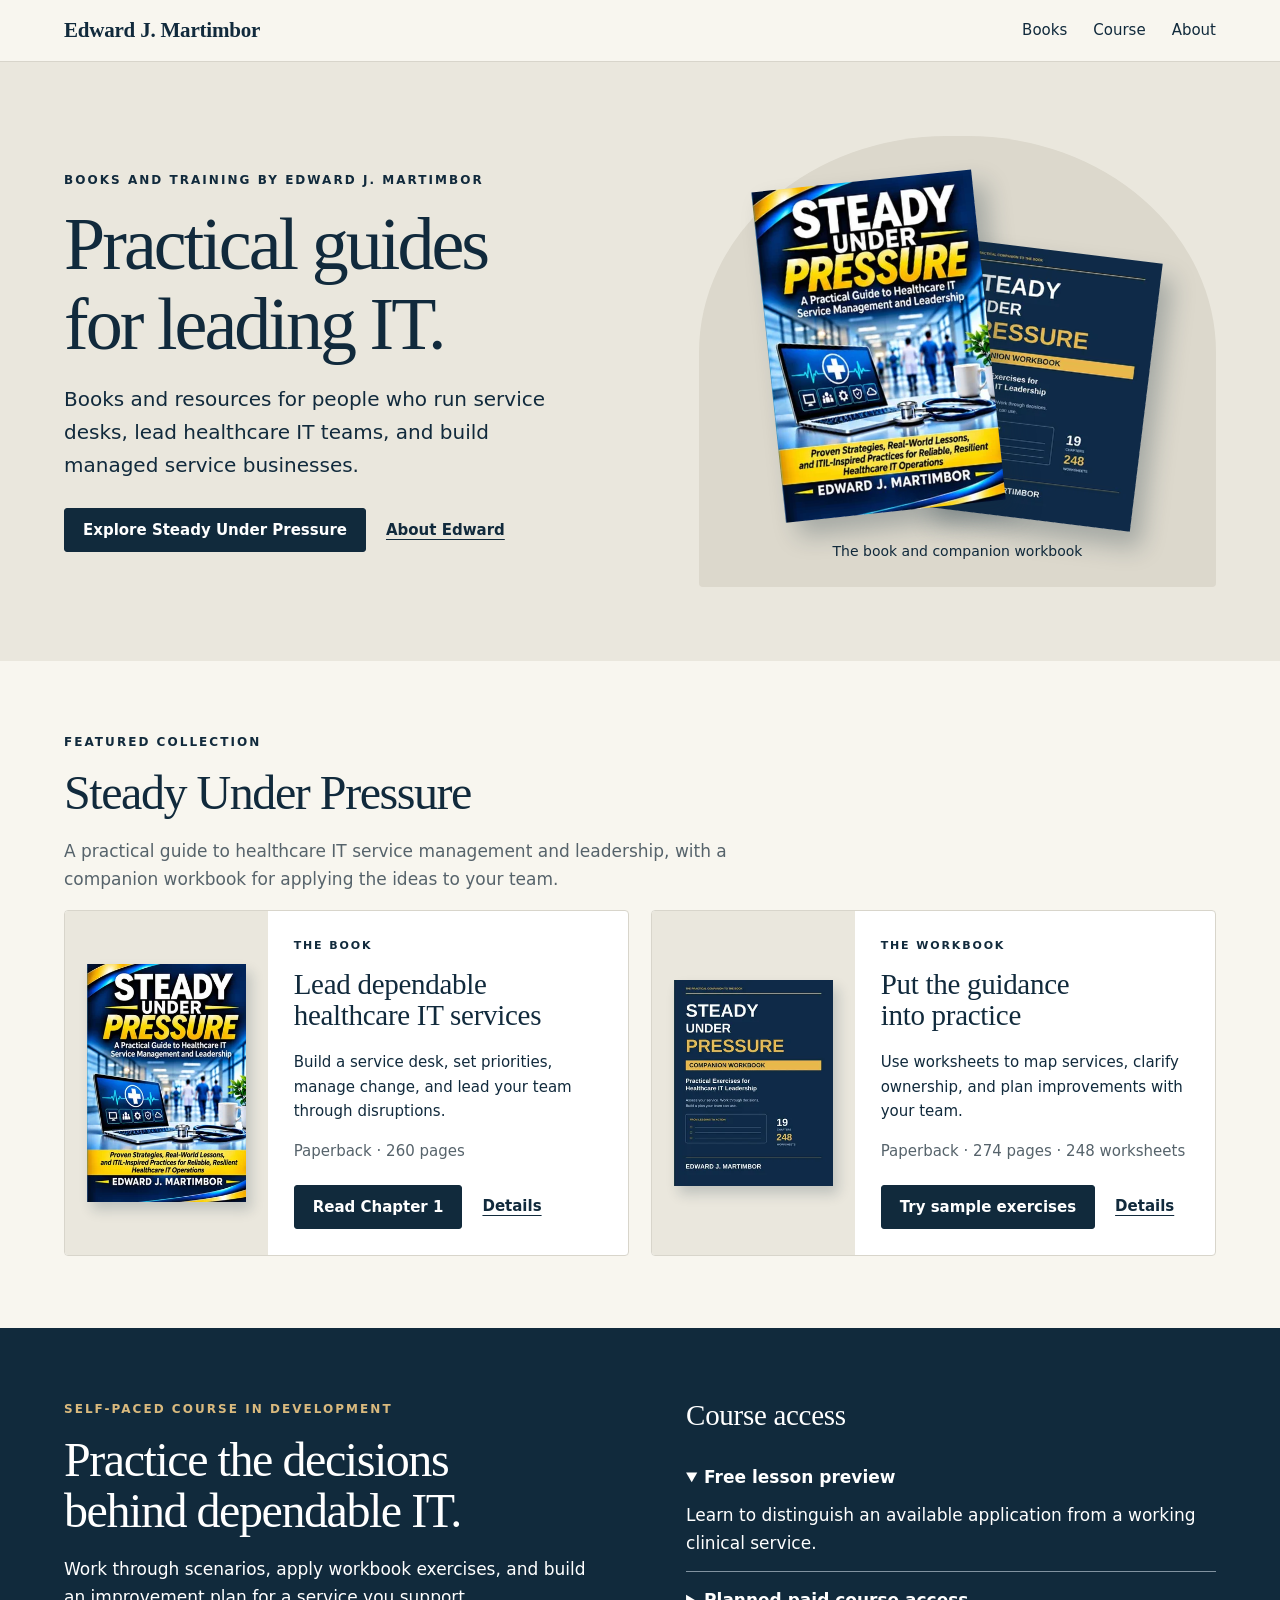
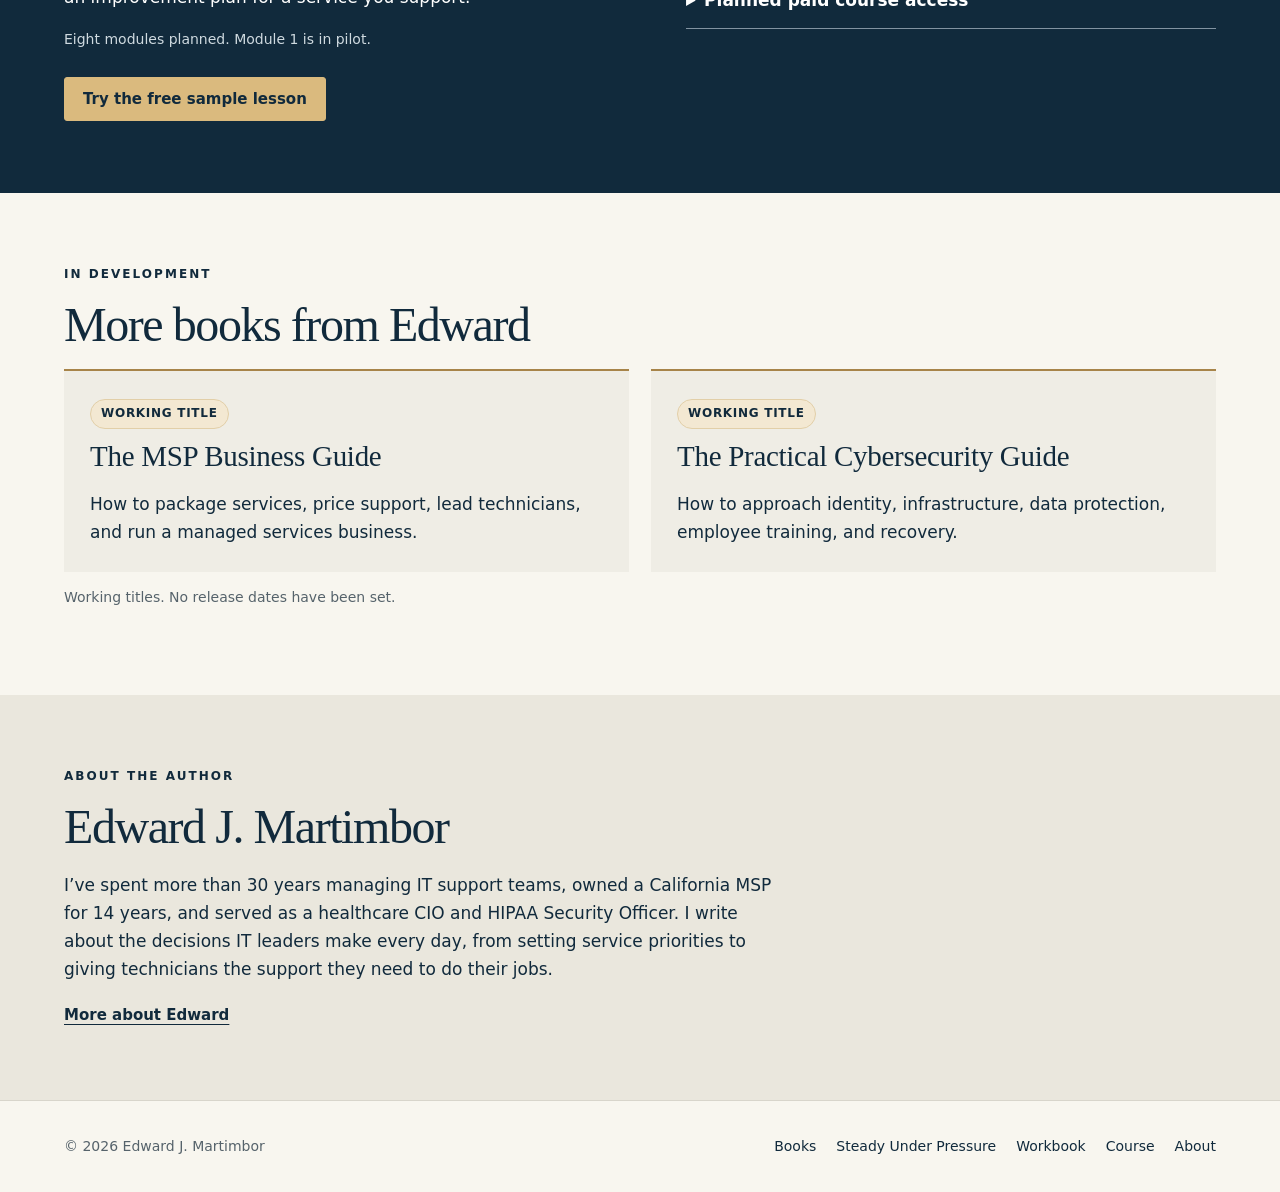
==== index.html @ 05d25615 "Initial site: Amazon links, readers page, latest About updates Co-Authored-By: Claude Opus 5.5 <nore" ====
<!doctype html>
<html lang="en" data-root="">
<head>
<meta charset="utf-8">
<meta name="viewport" content="width=device-width, initial-scale=1">
<title>Edward J. Martimbor | Author</title>
<meta name="description" content="Books and practical resources for healthcare IT leaders and managed service providers, by Edward J. Martimbor.">
<link rel="canonical" href="https://edwardmartimbor.com/">
<meta property="og:type" content="website">
<meta property="og:site_name" content="Edward J. Martimbor">
<meta property="og:title" content="Edward J. Martimbor | Author">
<meta property="og:description" content="Books and practical resources for healthcare IT leaders and managed service providers, by Edward J. Martimbor.">
<meta property="og:url" content="https://edwardmartimbor.com/">
<meta property="og:image" content="https://edwardmartimbor.com/assets/img/og-image.jpg">
<meta name="twitter:card" content="summary_large_image">
<meta name="theme-color" content="#112a3c">
<link rel="icon" href="assets/img/favicon.svg" type="image/svg+xml">
<link rel="stylesheet" href="assets/css/site.css">
<script src="assets/js/config.js" defer></script>
<script src="assets/js/site.js" defer></script>
<script type="application/ld+json">{"@context": "https://schema.org", "@type": "WebSite", "name": "Edward J. Martimbor", "url": "https://edwardmartimbor.com/", "author": {"@type": "Person", "name": "Edward J. Martimbor", "url": "https://edwardmartimbor.com/about/"}}</script>
</head>
<body>
<a class="skip" href="#main">Skip to content</a>
<header class="site-header">
  <div class="wrap nav">
    <a href="./" class="brand">Edward J. Martimbor</a>
    <button class="menu-toggle" type="button" aria-expanded="false" aria-controls="site-nav">Menu</button>
    <nav id="site-nav" class="site-nav" aria-label="Main"><ul><li><a href="books/">Books</a></li><li><a href="courses/steady-under-pressure/">Course</a></li><li><a href="about/">About</a></li></ul></nav>
  </div>
</header>
<main id="main">

<section class="hero"><div class="wrap hero-grid">
  <div>
    <p class="kicker">Books and training by Edward J. Martimbor</p>
    <h1>Practical guides for leading IT.</h1>
    <p class="lede">Books and resources for people who run service desks, lead healthcare IT teams, and build managed service businesses.</p>
    <div class="actions">
      <a class="button" href="books/steady-under-pressure/">Explore Steady Under Pressure</a>
      <a class="textlink" href="about/">About Edward</a>
    </div>
  </div>
  <figure class="covers">
    <div class="stack">
      <picture><source type="image/webp" srcset="assets/img/book-300.webp 300w, assets/img/book-600.webp 600w" sizes="(max-width: 860px) 45vw, 245px"><img src="assets/img/book-600.jpg" srcset="assets/img/book-300.jpg 300w, assets/img/book-600.jpg 600w" sizes="(max-width: 860px) 45vw, 245px" width="600" height="899" alt="Steady Under Pressure book cover" fetchpriority="high" decoding="async"></picture>
      <picture><source type="image/webp" srcset="assets/img/workbook-300.webp 300w, assets/img/workbook-600.webp 600w" sizes="(max-width: 860px) 42vw, 230px"><img src="assets/img/workbook-600.jpg" srcset="assets/img/workbook-300.jpg 300w, assets/img/workbook-600.jpg 600w" sizes="(max-width: 860px) 42vw, 230px" width="600" height="777" alt="Steady Under Pressure Companion Workbook cover" fetchpriority="high" decoding="async"></picture>
    </div>
    <figcaption>The book and companion workbook</figcaption>
  </figure>
</div></section>

<section class="section wrap" aria-labelledby="featured">
  <p class="kicker">Featured collection</p>
  <h2 id="featured">Steady Under Pressure</h2>
  <p class="section-intro">A practical guide to healthcare IT service management and leadership, with a companion workbook for applying the ideas to your team.</p>
  <div class="grid">
    <article class="product">
      <div class="art"><picture><source type="image/webp" srcset="assets/img/book-300.webp 300w, assets/img/book-600.webp 600w" sizes="160px"><img src="assets/img/book-600.jpg" srcset="assets/img/book-300.jpg 300w, assets/img/book-600.jpg 600w" sizes="160px" width="600" height="899" alt="Steady Under Pressure book front cover" loading="lazy" decoding="async"></picture></div>
      <div class="copy">
        <p class="kicker">The book</p>
        <h3><a href="books/steady-under-pressure/">Lead dependable healthcare IT services</a></h3>
        <p>Build a service desk, set priorities, manage change, and lead your team through disruptions.</p>
        <p class="meta">Paperback · 260 pages</p>
        <div class="actions"><a class="button" href="books/steady-under-pressure/#sample">Read Chapter 1</a><a class="textlink" href="books/steady-under-pressure/">Details</a></div>
      </div>
    </article>
    <article class="product">
      <div class="art"><picture><source type="image/webp" srcset="assets/img/workbook-300.webp 300w, assets/img/workbook-600.webp 600w" sizes="160px"><img src="assets/img/workbook-600.jpg" srcset="assets/img/workbook-300.jpg 300w, assets/img/workbook-600.jpg 600w" sizes="160px" width="600" height="777" alt="Steady Under Pressure Companion Workbook front cover" loading="lazy" decoding="async"></picture></div>
      <div class="copy">
        <p class="kicker">The workbook</p>
        <h3><a href="books/steady-under-pressure-workbook/">Put the guidance into practice</a></h3>
        <p>Use worksheets to map services, clarify ownership, and plan improvements with your team.</p>
        <p class="meta">Paperback · 274 pages · 248 worksheets</p>
        <div class="actions"><a class="button" href="books/steady-under-pressure-workbook/#sample">Try sample exercises</a><a class="textlink" href="books/steady-under-pressure-workbook/">Details</a></div>
      </div>
    </article>
  </div>
</section>

<section class="section course" aria-labelledby="course-h"><div class="wrap course-grid">
  <div>
    <p class="kicker">Self-paced course in development</p>
    <h2 id="course-h">Practice the decisions behind dependable IT.</h2>
    <p>Work through scenarios, apply workbook exercises, and build an improvement plan for a service you support.</p>
    <p class="meta">Eight modules planned. Module 1 is in pilot.</p>
    <div class="actions"><a class="button gold" href="courses/steady-under-pressure/#sample-lesson">Try the free sample lesson</a></div>
  </div>
  <div>
    <h3>Course access</h3>
    <details open><summary>Free lesson preview</summary><p>Learn to distinguish an available application from a working clinical service.</p></details>
    <details><summary>Planned paid course access</summary><p>Full lessons, exercises, and knowledge checks. Enrollment and pricing are pending.</p></details>
  </div>
</div></section>

<section class="section wrap future" aria-labelledby="coming">
  <p class="kicker">In development</p>
  <h2 id="coming">More books from Edward</h2>
  <div class="grid">
    <article><span class="pill dev">Working title</span><h3 style="margin-top:12px">The MSP Business Guide</h3><p>How to package services, price support, lead technicians, and run a managed services business.</p></article>
    <article><span class="pill dev">Working title</span><h3 style="margin-top:12px">The Practical Cybersecurity Guide</h3><p>How to approach identity, infrastructure, data protection, employee training, and recovery.</p></article>
  </div>
  <p class="meta" style="margin-top:14px">Working titles. No release dates have been set.</p>
</section>

<section class="section tint" aria-labelledby="about-h"><div class="wrap">
  <p class="kicker">About the author</p>
  <h2 id="about-h">Edward J. Martimbor</h2>
  <p class="prose">I’ve spent more than 30 years managing IT support teams, owned a California MSP for 14 years, and served as a healthcare CIO and HIPAA Security Officer. I write about the decisions IT leaders make every day, from setting service priorities to giving technicians the support they need to do their jobs.</p>
  <a class="textlink" href="about/">More about Edward</a>
</div></section>

</main>
<footer class="site-footer">
  <div class="wrap foot">
    <p class="meta" style="margin:0">&copy; <span data-year>2026</span> Edward J. Martimbor</p>
    <ul>
      <li><a href="books/">Books</a></li>
      <li><a href="books/steady-under-pressure/">Steady Under Pressure</a></li>
      <li><a href="books/steady-under-pressure-workbook/">Workbook</a></li>
      <li><a href="courses/steady-under-pressure/">Course</a></li>
      <li><a href="about/">About</a></li>
    </ul>
  </div>
</footer>
</body>
</html>
---- assets/css/site.css ----
/* Edward J. Martimbor — site styles
   Palette: warm paper, navy, gold (from the approved mockup). */
:root {
  --navy: #112a3c;
  --navy-2: #1b3a50;
  --paper: #f8f6ef;
  --paper-2: #eae7dd;
  --paper-3: #efede5;
  --gold: #daba7e;
  --gold-deep: #a78449;
  --focus: #aa7027;
  --muted: #56636b;
  --line: #d8d5cb;
  --white: #fff;
  --serif: Georgia, "Iowan Old Style", "Palatino Linotype", serif;
  --sans: system-ui, -apple-system, "Segoe UI", Roboto, Arial, sans-serif;
  --radius: 4px;
  --shadow: 12px 15px 24px #112a3c46;
}

*, *::before, *::after { box-sizing: border-box; }
[hidden] { display: none !important; }
html { scroll-behavior: smooth; -webkit-text-size-adjust: 100%; }
body {
  margin: 0;
  background: var(--paper);
  color: var(--navy);
  font: 17px/1.65 var(--sans);
  text-rendering: optimizeLegibility;
}
img { max-width: 100%; height: auto; display: block; }
a { color: inherit; text-underline-offset: 4px; }
a:focus-visible, button:focus-visible, summary:focus-visible {
  outline: 3px solid var(--focus);
  outline-offset: 4px;
  border-radius: 2px;
}
.course a:focus-visible, .course button:focus-visible, .course summary:focus-visible { outline-color: var(--gold); }

.wrap { width: min(1160px, 90%); margin-inline: auto; }
.narrow { width: min(760px, 90%); margin-inline: auto; }
.visually-hidden {
  position: absolute !important; width: 1px; height: 1px; overflow: hidden;
  clip: rect(0 0 0 0); white-space: nowrap;
}
.skip { position: absolute; left: 12px; top: -100px; background: var(--white); padding: 10px 14px; z-index: 50; }
.skip:focus { top: 8px; }

/* ---------- Header ---------- */
.site-header { border-bottom: 1px solid var(--line); background: var(--paper); position: sticky; top: 0; z-index: 20; }
.nav { display: flex; align-items: center; justify-content: space-between; gap: 20px; padding: 18px 0; }
.brand { text-decoration: none; font: 700 21px/1.2 var(--serif); letter-spacing: -.01em; }
.menu-toggle { display: none; }
.site-nav ul { list-style: none; display: flex; gap: 26px; margin: 0; padding: 0; font-size: 15px; }
.site-nav a { text-decoration: none; padding: 6px 0; border-bottom: 2px solid transparent; }
.site-nav a:hover { border-bottom-color: var(--line); }
.site-nav a[aria-current="page"] { border-bottom-color: var(--gold-deep); font-weight: 700; }

/* ---------- Type ---------- */
h1, h2, h3 { font-family: var(--serif); font-weight: 400; line-height: 1.08; margin: 0 0 18px; text-wrap: balance; }
h1 { font-size: clamp(40px, 6vw, 74px); letter-spacing: -.04em; }
h2 { font-size: clamp(30px, 4vw, 48px); letter-spacing: -.03em; }
h3 { font-size: clamp(23px, 2.4vw, 29px); letter-spacing: -.01em; }
p { margin: 0 0 1em; }
.kicker { font-size: 12px; letter-spacing: .17em; text-transform: uppercase; font-weight: 700; margin: 0 0 14px; }
.lede { font-size: clamp(18px, 1.6vw, 20px); max-width: 40ch; }
.meta { font-size: 14px; color: var(--muted); }
.prose { max-width: 66ch; }
.prose p { margin-bottom: 1.1em; }

/* ---------- Buttons ---------- */
.button {
  display: inline-flex; align-items: center; gap: 8px;
  background: var(--navy); color: var(--white); border: 1px solid var(--navy);
  padding: 12px 18px; text-decoration: none; font: 700 15px/1.2 var(--sans);
  border-radius: 3px; cursor: pointer; transition: background .15s, color .15s;
}
.button:hover { background: var(--navy-2); }
.button.gold { background: var(--gold); color: var(--navy); border-color: var(--gold); }
.button.gold:hover { background: #e6cc98; }
.button.ghost { background: transparent; color: var(--navy); }
.button.ghost:hover { background: var(--paper-2); }
.textlink { font-weight: 700; font-size: 15px; }
.actions { display: flex; align-items: center; gap: 16px 20px; flex-wrap: wrap; margin-top: 26px; }
.pill {
  display: inline-block; font-size: 12px; font-weight: 700; letter-spacing: .06em; text-transform: uppercase;
  padding: 4px 10px; border-radius: 99px; background: var(--paper-2); border: 1px solid var(--line);
}
.pill.dev { background: #f3e8d2; border-color: #e2cfa8; }

/* ---------- Hero ---------- */
.hero { padding: 74px 0; background: var(--paper-2); }
.hero-grid { display: grid; grid-template-columns: 1.05fr 1fr; gap: 8%; align-items: center; }
.covers { margin: 0; background: #dcd8cc; border-radius: 48% 48% 4px 4px; padding: 44px 22px 24px; }
.stack { display: flex; align-items: end; justify-content: center; padding: 0 5% 18px; }
.stack picture { display: contents; }
.stack img { width: 52%; max-width: 245px; box-shadow: var(--shadow); transform: rotate(-6deg); z-index: 1; }
.stack picture + picture img { width: 49%; transform: rotate(7deg); margin-left: -12%; margin-bottom: -8px; z-index: 0; }
.covers figcaption { text-align: center; font-size: 14px; margin-top: 10px; }

/* ---------- Sections ---------- */
.section { padding: 72px 0; }
.section.tint { background: var(--paper-2); }
.section-intro { max-width: 65ch; color: var(--muted); }
.grid { display: grid; grid-template-columns: 1fr 1fr; gap: 22px; }

.product { display: grid; grid-template-columns: 36% 1fr; border: 1px solid var(--line); background: var(--white); border-radius: var(--radius); overflow: hidden; }
.product .art { background: var(--paper-2); display: grid; place-items: center; padding: 22px; }
.product .art img { width: 100%; max-width: 160px; box-shadow: 5px 8px 12px #112a3c30; }
.product .copy { padding: 26px; display: flex; flex-direction: column; }
.product .copy p { font-size: 15px; }
.product .copy .kicker { font-size: 11px; }
.product .copy .actions { margin-top: auto; padding-top: 6px; }
.product h3 a { text-decoration: none; }
.product h3 a:hover { text-decoration: underline; }

.future article { padding: 26px; border-top: 2px solid var(--gold-deep); background: var(--paper-3); }
.future article p:last-child { margin-bottom: 0; }

/* ---------- Course band ---------- */
.course { background: var(--navy); color: var(--white); }
.course .kicker { color: var(--gold); }
.course .meta { color: #cfdae0; }
.course-grid { display: grid; grid-template-columns: 1fr 1fr; gap: 8%; }
details { border-bottom: 1px solid #8293a1; padding: 14px 0; }
summary { cursor: pointer; font-weight: 700; }
details p { margin: 10px 0 0; }

/* ---------- Book detail ---------- */
.book-hero { padding: 64px 0; background: var(--paper-2); }
.book-grid { display: grid; grid-template-columns: minmax(220px, 360px) 1fr; gap: 7%; align-items: start; }
.book-cover img { width: 100%; box-shadow: var(--shadow); }
.facts { display: grid; grid-template-columns: repeat(auto-fit, minmax(140px, 1fr)); gap: 0; margin: 24px 0 0; border-top: 1px solid var(--line); }
.facts div { padding: 12px 0; border-bottom: 1px solid var(--line); }
.facts dt { font-size: 12px; letter-spacing: .12em; text-transform: uppercase; color: var(--muted); font-weight: 700; }
.facts dd { margin: 2px 0 0; font-family: var(--serif); font-size: 21px; }
.checklist { list-style: none; padding: 0; margin: 0 0 1em; }
.checklist li { position: relative; padding-left: 28px; margin-bottom: 10px; }
.checklist li::before { content: ""; position: absolute; left: 0; top: .45em; width: 14px; height: 14px; border: 2px solid var(--gold-deep); border-radius: 2px; }

.sample { background: var(--white); border: 1px solid var(--line); border-left: 4px solid var(--gold); padding: 30px clamp(20px, 4vw, 44px); border-radius: var(--radius); }
.sample h3 { margin-bottom: 8px; }
.sample .exercise { border-top: 1px solid var(--line); padding-top: 18px; margin-top: 18px; }
.sample .exercise:first-of-type { border-top: 0; padding-top: 0; margin-top: 0; }
.notice { font-size: 14px; color: var(--muted); background: var(--paper-3); border: 1px dashed var(--line); padding: 12px 14px; border-radius: var(--radius); }

.crumbs { font-size: 14px; color: var(--muted); margin-bottom: 18px; }
.crumbs a { color: var(--muted); }

/* ---------- Course page ---------- */
.lesson { background: var(--white); border: 1px solid var(--line); border-radius: var(--radius); padding: clamp(22px, 4vw, 44px); }
.lesson ol { padding-left: 1.2em; }
.lesson ol li { margin-bottom: 8px; }
.modules { list-style: none; padding: 0; margin: 0; counter-reset: m; }
.modules li { counter-increment: m; display: flex; gap: 16px; align-items: baseline; padding: 14px 0; border-bottom: 1px solid var(--line); }
.modules li::before { content: counter(m, decimal-leading-zero); font-family: var(--serif); font-size: 22px; color: var(--gold-deep); min-width: 2ch; }

/* ---------- Footer ---------- */
.site-footer { border-top: 1px solid var(--line); padding: 34px 0; font-size: 14px; }
.foot { display: flex; justify-content: space-between; gap: 18px; flex-wrap: wrap; align-items: center; }
.foot ul { list-style: none; display: flex; gap: 20px; flex-wrap: wrap; margin: 0; padding: 0; }
.foot a { text-decoration: none; }
.foot a:hover { text-decoration: underline; }

/* ---------- Responsive ---------- */
@media (max-width: 860px) {
  .hero-grid, .grid, .course-grid, .book-grid { grid-template-columns: 1fr; }
  .hero, .section, .book-hero { padding: 48px 0; }
  .covers { margin: 20px auto 0; width: min(100%, 420px); }
  .book-cover { max-width: 280px; }
  .course-grid { gap: 28px; }
  .menu-toggle {
    display: inline-flex; align-items: center; gap: 8px; background: transparent; border: 1px solid var(--line);
    padding: 8px 12px; border-radius: 3px; font: 700 14px var(--sans); color: var(--navy); cursor: pointer;
  }
  .js .site-nav { display: none; width: 100%; }
  .js .site-nav.open { display: block; }
  .nav { flex-wrap: wrap; }
  .site-nav ul { flex-direction: column; gap: 0; padding: 8px 0 4px; }
  .site-nav li a { display: block; padding: 10px 0; border-bottom: 1px solid var(--line); }
  .site-nav a[aria-current="page"] { border-bottom-color: var(--line); color: var(--gold-deep); }
}
@media (max-width: 420px) {
  .product { grid-template-columns: 1fr; }
  .product .art img { max-width: 120px; }
}
@media (prefers-reduced-motion: reduce) {
  html { scroll-behavior: auto; }
  * { transition: none !important; }
}
@media print {
  .site-header, .site-footer, .actions, .menu-toggle { display: none !important; }
  body { background: #fff; }
}

/* ---------- Contents lists, principles, timeline ---------- */
.toc { list-style: none; padding: 0; margin: 10px 0 4px; columns: 1; }
.toc li { padding: 7px 0; border-top: 1px solid var(--line); font-size: 16px; }
.toc li:first-child { border-top: 0; }
#toc-h + details { border-top: 1px solid var(--line); }
section:not(.course) details { border-bottom-color: var(--line); }
.principle { margin: 22px 0; padding: 16px 20px; background: var(--paper-3); border-left: 3px solid var(--gold-deep); }
.principle p { font-family: var(--serif); font-size: 21px; line-height: 1.4; margin: 0 0 8px; }
.principle cite { font-style: normal; font-size: 12px; letter-spacing: .12em; text-transform: uppercase; color: var(--muted); font-weight: 700; }
.two-ways { margin-top: 28px; }
.two-ways article { background: var(--white); border: 1px solid var(--line); border-top: 3px solid var(--navy); padding: 20px 22px; border-radius: var(--radius); }
.two-ways h3 { font-size: 22px; margin-bottom: 8px; }
.two-ways p { font-size: 15px; margin: 0; }
.timeline { list-style: none; margin: 8px 0 0; padding: 0; }
.timeline li { display: grid; grid-template-columns: 120px 1fr; gap: 20px; padding: 18px 0; border-top: 1px solid var(--line); }
.timeline .when { font-family: var(--serif); color: var(--gold-deep); font-size: 19px; line-height: 1.3; }
.timeline p { margin: 4px 0 0; }
@media (max-width: 560px) { .timeline li { grid-template-columns: 1fr; gap: 4px; } }

/* ---------- Readers page ---------- */
.offer { background: var(--white); border: 1px solid var(--line); border-left: 4px solid var(--gold); border-radius: var(--radius); padding: clamp(22px, 4vw, 40px); margin-top: 28px; }
.offer-amount { font: 400 clamp(26px, 4vw, 34px)/1.2 var(--serif); margin: 4px 0 18px; }
.code-row { display: flex; flex-wrap: wrap; gap: 12px; align-items: center; }
.code { font: 700 22px/1 ui-monospace, "Cascadia Mono", Consolas, monospace; letter-spacing: .08em; background: var(--paper-3); border: 2px dashed var(--gold-deep); padding: 12px 18px; border-radius: var(--radius); user-select: all; }
.offer .notice { margin: 18px 0 0; }
.signup { display: grid; gap: 16px; max-width: 460px; margin-top: 20px; }
.field { display: grid; gap: 6px; border: 0; padding: 0; margin: 0; }
.field label, .field legend { font-weight: 700; font-size: 15px; padding: 0; }
.field input[type=email], .field input:not([type]) { font: 16px/1.4 var(--sans); padding: 11px 12px; border: 1px solid #b9b5a8; border-radius: 3px; background: var(--white); color: var(--navy); }
.field input:focus-visible, .check input:focus-visible { outline: 3px solid var(--focus); outline-offset: 2px; }
.check { display: flex; gap: 8px; align-items: center; font-weight: 400 !important; }
.check input { width: 18px; height: 18px; accent-color: var(--navy); }
.signup .button { justify-self: start; }
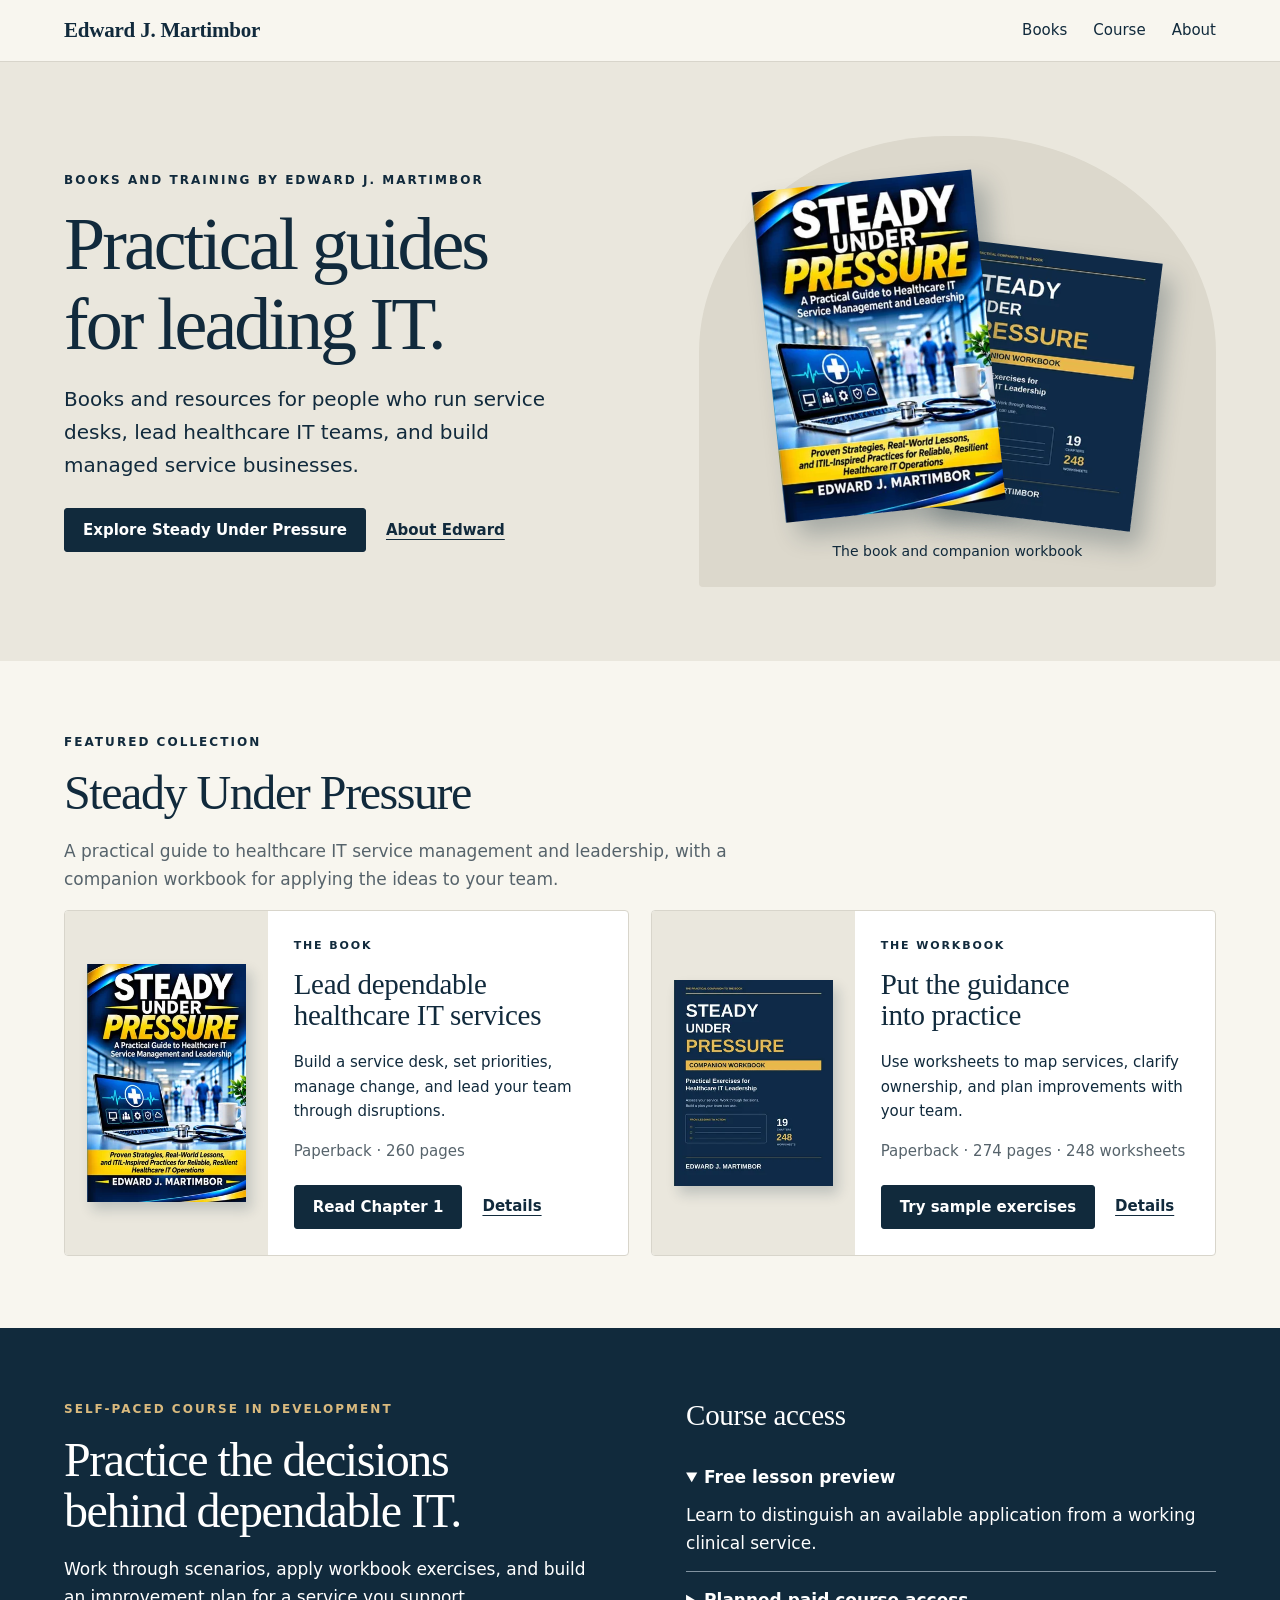
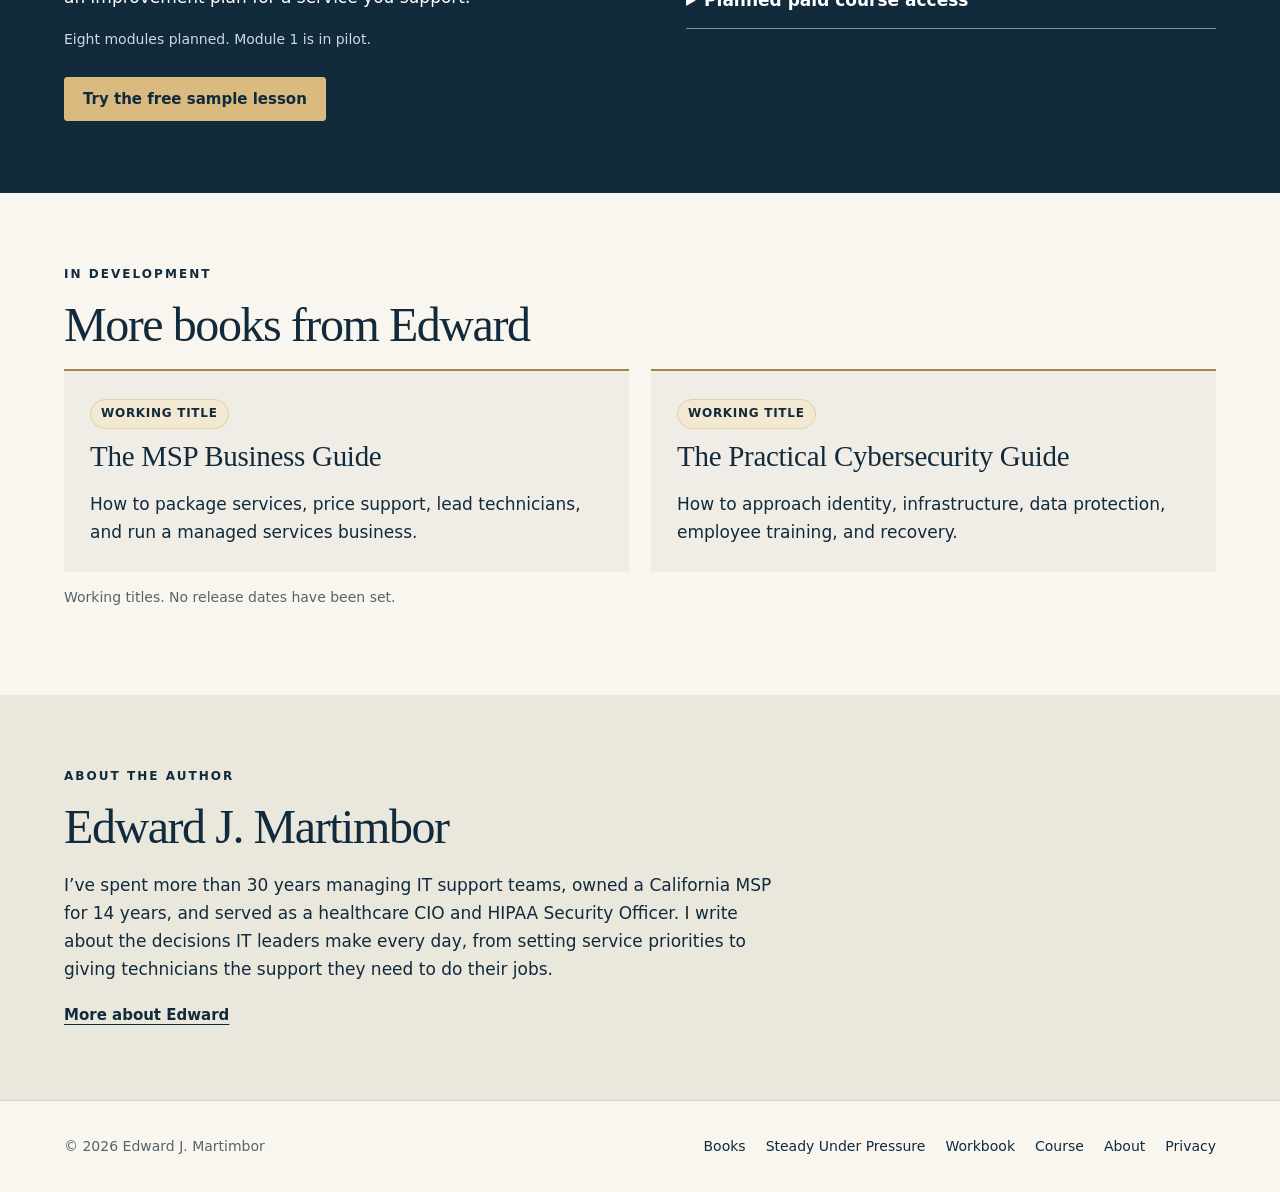
==== commit d64c71fc: "Add privacy policy, privacy request form and footer links - New /privacy/ page covering the Philippi" ====
--- a/index.html
+++ b/index.html
@@ -120,6 +120,7 @@
       <li><a href="books/steady-under-pressure-workbook/">Workbook</a></li>
       <li><a href="courses/steady-under-pressure/">Course</a></li>
       <li><a href="about/">About</a></li>
+      <li><a href="privacy/">Privacy</a></li>
     </ul>
   </div>
 </footer>
--- a/assets/css/site.css
+++ b/assets/css/site.css
@@ -221,8 +221,8 @@
 .signup { display: grid; gap: 16px; max-width: 460px; margin-top: 20px; }
 .field { display: grid; gap: 6px; border: 0; padding: 0; margin: 0; }
 .field label, .field legend { font-weight: 700; font-size: 15px; padding: 0; }
-.field input[type=email], .field input:not([type]) { font: 16px/1.4 var(--sans); padding: 11px 12px; border: 1px solid #b9b5a8; border-radius: 3px; background: var(--white); color: var(--navy); }
-.field input:focus-visible, .check input:focus-visible { outline: 3px solid var(--focus); outline-offset: 2px; }
+.field input[type=email], .field input:not([type]), .field select, .field textarea { font: 16px/1.4 var(--sans); padding: 11px 12px; border: 1px solid #b9b5a8; border-radius: 3px; background: var(--white); color: var(--navy); }
+.field input:focus-visible, .field select:focus-visible, .field textarea:focus-visible, .check input:focus-visible { outline: 3px solid var(--focus); outline-offset: 2px; }
 .check { display: flex; gap: 8px; align-items: center; font-weight: 400 !important; }
 .check input { width: 18px; height: 18px; accent-color: var(--navy); }
 .signup .button { justify-self: start; }
